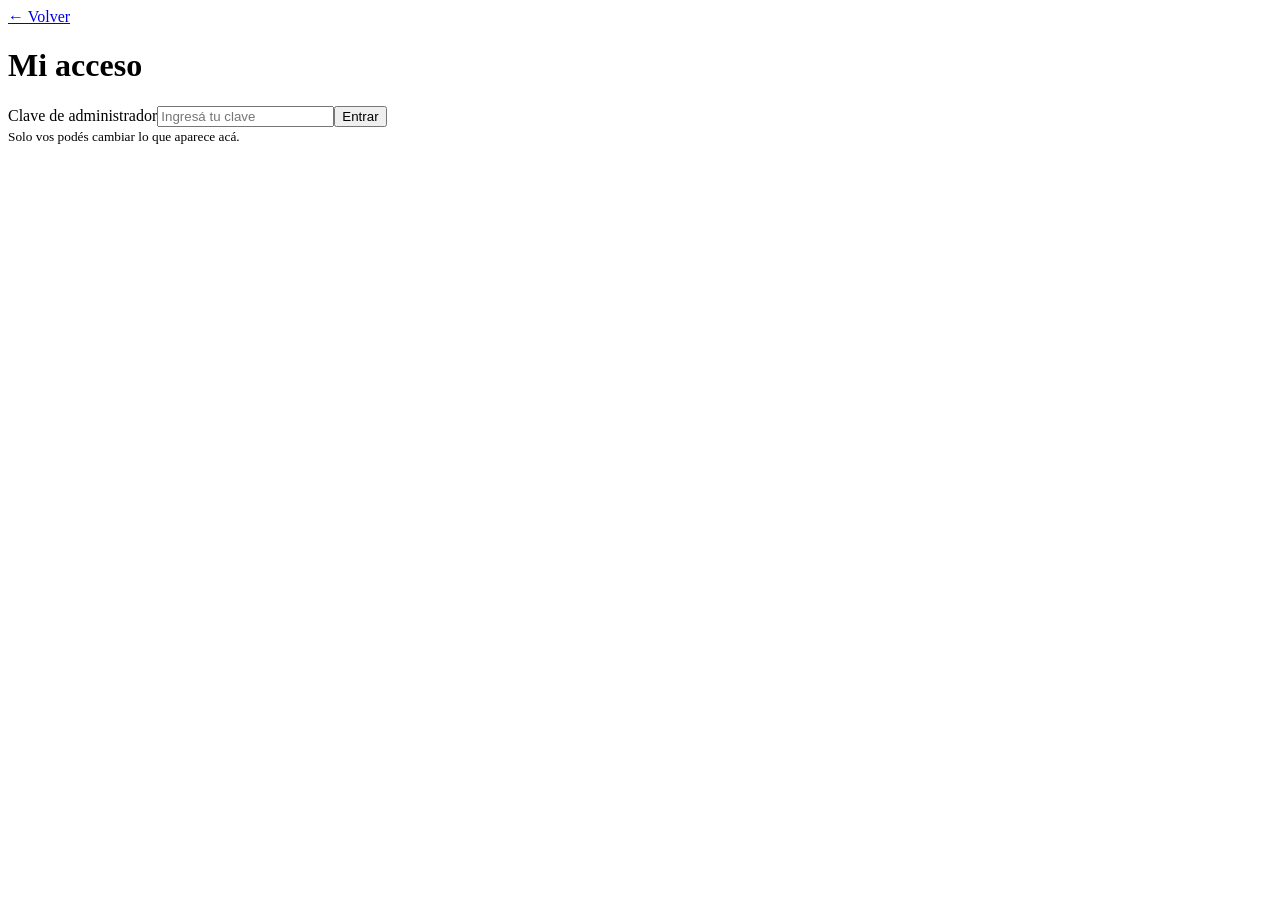
==== public/admin/index.html @ 1ff555fa "Add public/admin/index.html" ====
<!doctype html><html lang="es"><head><meta charset="utf-8"><meta name="viewport" content="width=device-width,initial-scale=1"><meta name="theme-color" content="#090b0f"><title>Mi acceso · Gustin sin A</title><link rel="stylesheet" href="../assets/site.css"></head><body class="login-page admin-shell"><main class="login-card" id="accessCard"><a class="back-link" href="../">← Volver</a><h1>Mi acceso</h1><form id="loginForm"><label for="password">Clave de administrador</label><input id="password" type="password" autocomplete="current-password" required placeholder="Ingresá tu clave"><p class="error" id="loginError" hidden></p><button class="primary-button" type="submit">Entrar</button></form><small>Solo vos podés cambiar lo que aparece acá.</small></main><iframe id="adminFrame" title="Editor de la página musical" src="../" hidden></iframe><script src="../assets/login.js" defer></script><script src="../assets/admin-shell.js" defer></script></body></html>
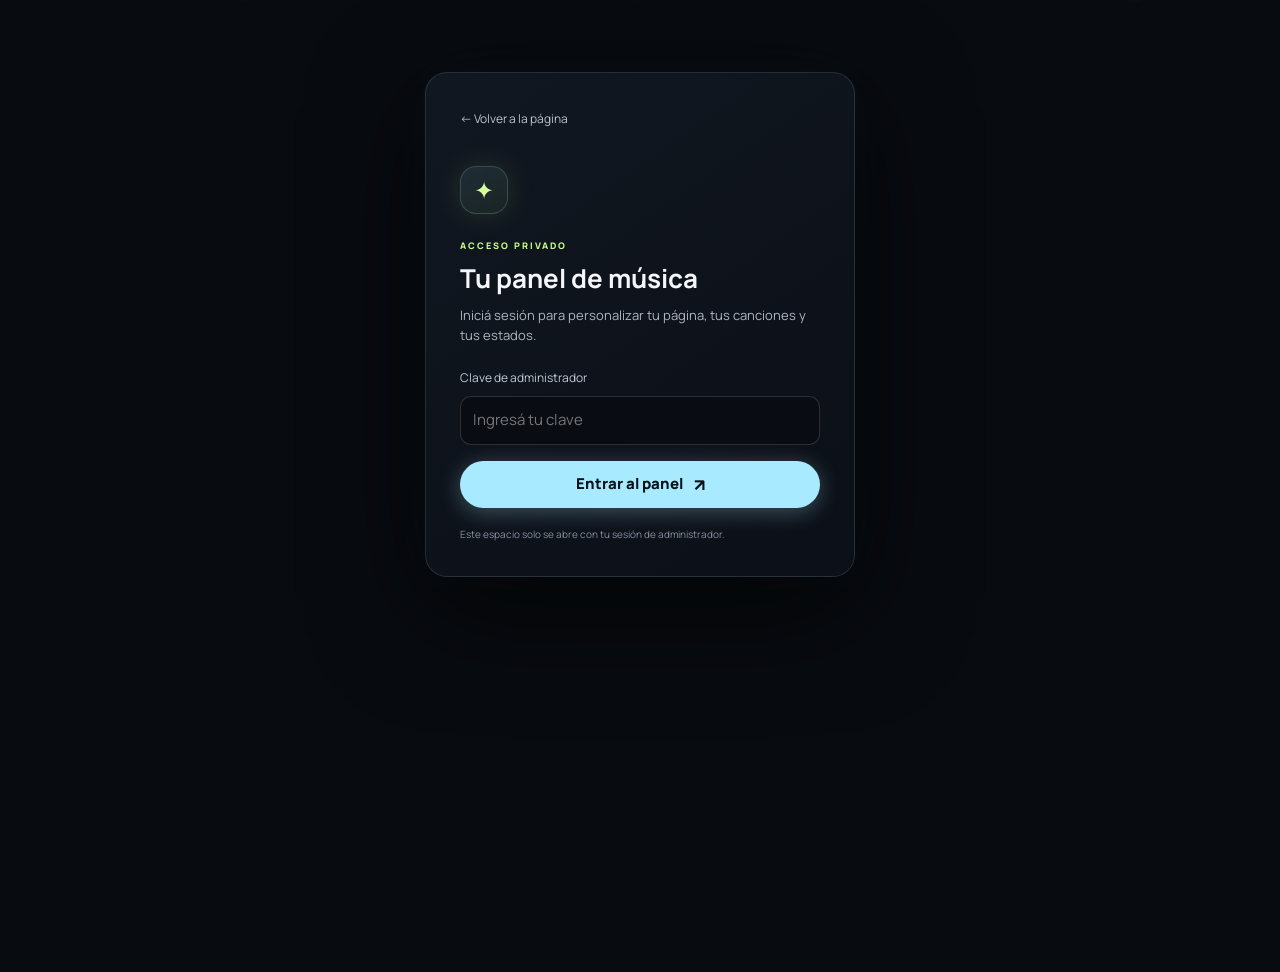
==== commit d7f2882a: "Add private page configuration dashboard" ====
--- a/public/admin/index.html
+++ b/public/admin/index.html
@@ -1,2 +1,57 @@
-<!doctype html><html lang="es"><head><meta charset="utf-8"><meta name="viewport" content="width=device-width,initial-scale=1"><meta name="theme-color" content="#090b0f"><title>Mi acceso · Gustin sin A</title><link rel="stylesheet" href="../assets/site.css"></head><body class="login-page admin-shell"><main class="login-card" id="accessCard"><a class="back-link" href="../">← Volver</a><h1>Mi acceso</h1><form id="loginForm"><label for="password">Clave de administrador</label><input id="password" type="password" autocomplete="current-password" required placeholder="Ingresá tu clave"><p class="error" id="loginError" hidden></p><button class="primary-button" type="submit">Entrar</button></form><small>Solo vos podés cambiar lo que aparece acá.</small></main><iframe id="adminFrame" title="Editor de la página musical" src="../" hidden></iframe><script src="../assets/login.js" defer></script><script src="../assets/admin-shell.js" defer></script></body></html>
-
+<!doctype html>
+<html lang="es">
+<head>
+  <meta charset="utf-8">
+  <meta name="viewport" content="width=device-width,initial-scale=1">
+  <meta name="theme-color" content="#090b0f">
+  <title>Mi panel · Gustin sin A</title>
+  <link rel="stylesheet" href="../assets/site.css">
+  <link rel="stylesheet" href="../assets/admin-panel.css">
+</head>
+<body class="admin-page">
+  <div class="admin-snow" id="adminSnow" aria-hidden="true"></div>
+  <main class="login-card admin-login" id="accessCard">
+    <a class="back-link" href="../">← Volver a la página</a>
+    <div class="admin-login-mark">✦</div>
+    <div class="eyebrow">ACCESO PRIVADO</div>
+    <h1>Tu panel de música</h1>
+    <p>Iniciá sesión para personalizar tu página, tus canciones y tus estados.</p>
+    <form id="loginForm">
+      <label for="password">Clave de administrador</label>
+      <input id="password" type="password" autocomplete="current-password" required placeholder="Ingresá tu clave">
+      <p class="error" id="loginError" hidden></p>
+      <button class="primary-button" type="submit">Entrar al panel <span>↗</span></button>
+    </form>
+    <small>Este espacio solo se abre con tu sesión de administrador.</small>
+  </main>
+
+  <section class="admin-dashboard" id="adminDashboard" hidden>
+    <header class="admin-topbar">
+      <a class="admin-brand" href="/" aria-label="Ir a tu página"><span>✦</span><div><b>Gustin sin A.</b><small>Panel de música</small></div></a>
+      <div class="admin-top-actions"><span class="admin-session"><i></i> Sesión privada</span><a href="/" target="_blank" rel="noreferrer" class="admin-visit">Ver mi página ↗</a><button class="admin-logout" id="logoutPanel">Salir</button></div>
+    </header>
+    <div class="admin-workspace">
+      <aside class="admin-sidebar">
+        <div class="admin-side-title">CONFIGURACIÓN</div>
+        <button class="admin-nav active" data-admin-tab="home"><span>⌂</span> Vista previa</button>
+        <div class="admin-side-title side-gap">TU PÁGINA</div>
+        <button class="admin-nav" data-admin-tab="profile"><span>◉</span> Perfil e imágenes</button>
+        <button class="admin-nav" data-admin-tab="style"><span>✧</span> Colores y animaciones</button>
+        <button class="admin-nav" data-admin-tab="background"><span>▧</span> Fondo y firma</button>
+        <button class="admin-nav" data-admin-tab="spotlight"><span>♫</span> Mi sección</button>
+        <button class="admin-nav" data-admin-tab="songs"><span>☷</span> Mis canciones</button>
+        <div class="admin-side-title side-gap">PARA COMPARTIR</div>
+        <button class="admin-nav admin-state-nav" data-admin-tab="status"><span>✦</span> Crear video para estado</button>
+        <div class="admin-side-bottom"><span class="admin-snow-dot">❄</span><span>Un espacio hecho a tu estilo.</span></div>
+      </aside>
+      <main class="admin-content">
+        <div class="admin-heading"><div><div class="eyebrow">TU ESPACIO</div><h1 id="panelHeading">Vista previa</h1><p id="panelDescription">Mirá cómo se ve tu página y elegí qué querés personalizar.</p></div><span class="admin-live-pill"><i></i> Página activa</span></div>
+        <div class="admin-preview-card"><div class="admin-preview-top"><div><b>Vista previa en vivo</b><span>Los cambios aparecen acá cuando los guardás.</span></div><span class="admin-spark">✦</span></div><iframe id="adminFrame" title="Vista previa y configuración de tu página" src="/?panelPreview=1"></iframe></div>
+        <p class="admin-footnote">Las opciones de edición y creación de videos aparecen dentro de tu sesión privada.</p>
+      </main>
+    </div>
+  </section>
+  <script src="../assets/login.js" defer></script>
+  <script src="../assets/admin-shell.js" defer></script>
+</body>
+</html>
--- a/public/assets/site.css
+++ b/public/assets/site.css
@@ -0,0 +1,21 @@
+@import url('https://fonts.googleapis.com/css2?family=DM+Sans:wght@400;500;600;700&family=Manrope:wght@400;500;600;700;800&display=swap');
+:root{--bg:#080a0e;--panel:#10141c;--line:#ffffff20;--text:#f5f6fa;--muted:#a0a5b2;--accent:#a8eaff;--second:#c2e9f7;--content:#eaf6ff;--name:#fff;--glow:1;--font:Manrope,'DM Sans',system-ui,sans-serif;color-scheme:dark}*{box-sizing:border-box}html{scroll-behavior:smooth}body{margin:0;min-height:100vh;background:var(--bg);color:var(--text);font:15px/1.5 var(--font);overflow-x:hidden}button,input,textarea,select{font:inherit}button{color:inherit;cursor:pointer}a{color:inherit}.ambient{position:fixed;inset:-20px;z-index:-2;background-position:center;background-size:cover;filter:blur(var(--bg-blur,9px));transform:scale(1.05);opacity:.52}.ambient:after{content:"";position:absolute;inset:0;background:rgba(4,6,9,var(--bg-darkness,.38));backdrop-filter:saturate(.7)}body.motion .ambient{animation:floatbg 32s ease-in-out infinite alternate}@keyframes floatbg{to{transform:scale(1.12) translate3d(2%,-1%,0)}}.page{width:min(940px,calc(100% - 28px));margin:0 auto;padding:18px 0 36px}.top-tools{position:relative;z-index:2;display:flex;justify-content:center;flex-wrap:wrap;gap:8px;margin:0 auto 18px;width:min(1000px,calc(100% - 24px))}.tool{background:#121923db;border:1px solid #ffffff20;border-radius:99px;padding:8px 14px;font-size:12px;font-weight:700;box-shadow:0 8px 20px #0003}.tool:hover,.outline-button:hover,.quiet-button:hover{border-color:#c8ff6890;background:#ffffff12}.tool.whatsapp{color:#b4ffd7;background:#052c1fba}.tool b{color:var(--accent);margin-left:5px}.tool.logout{color:#ffb1b1}.profile-head{text-align:center;position:relative;padding:14px 0 24px;min-height:430px;display:flex;align-items:center;flex-direction:column;z-index:1}.avatar-wrap{position:relative;padding:0;border:0;background:transparent;border-radius:100%;width:102px;height:102px;margin-bottom:19px}.avatar{width:100%;height:100%;object-fit:cover;border-radius:50%;border:1px solid #ffffff40;box-shadow:0 7px 32px #0009;position:relative;z-index:1}.badge{position:absolute;z-index:2;right:-7px;bottom:-1px;color:#d5ff8f;font-size:22px;filter:drop-shadow(0 0 8px currentColor)}.badge.saturn{animation:orbit 6s linear infinite}.badge.butterfly{animation:float 2s ease-in-out infinite alternate}.badge.bolt{color:#f9ed8e}@keyframes orbit{to{transform:rotate(360deg)}}@keyframes float{to{transform:translateY(-6px) rotate(8deg)}}.logo{display:none;position:absolute;top:11px;left:calc(50% - 190px);font-size:18px;color:var(--accent)}.profile-head h1{font-size:clamp(32px,5vw,44px);line-height:1.1;letter-spacing:-.05em;color:var(--name);margin:0;text-shadow:0 0 calc(18px * var(--glow)) color-mix(in srgb,var(--name) 60%,transparent);font-weight:800}.name-clean{text-shadow:none!important}.name-neon{filter:drop-shadow(0 0 6px color-mix(in srgb,var(--name) 60%,transparent))}.name-pulse{animation:pulsate 2.4s ease-in-out infinite alternate}@keyframes pulsate{to{filter:drop-shadow(0 0 16px color-mix(in srgb,var(--name) 70%,transparent))}}.name-gradient{background:linear-gradient(90deg,var(--name),var(--accent));-webkit-background-clip:text;background-clip:text;color:transparent!important}.word{font-size:20px;font-weight:700;color:var(--content);text-shadow:0 0 12px color-mix(in srgb,var(--content) 60%,transparent);margin-top:15px}.tiny-star{font-size:17px;color:var(--second);margin:8px 0 4px}.fact{margin-top:35px;max-width:510px}.eyebrow{font-size:9px;font-weight:800;letter-spacing:.22em;color:var(--content);text-transform:uppercase}.fact p{font-size:16px;font-weight:700;margin:9px 0 0;color:var(--content);text-shadow:0 0 11px color-mix(in srgb,var(--content) 48%,transparent)}.profile-note{margin:2px 0 0;color:#d4d9e2;font-size:14px}.social-row{display:flex;align-items:center;gap:20px;margin:21px 0 0}.instagram{display:flex;align-items:center;gap:9px;text-decoration:none;border:1px solid #ffffff28;border-radius:14px;background:#090c13aa;padding:8px 14px;color:var(--content);font-weight:800;font-size:13px;box-shadow:0 0 16px #0004}.link-copy{background:transparent;border:0;color:#ffffffa0;font-size:12px}.signature{position:absolute;right:6%;bottom:4px;color:#b8e7fa21;font:italic 42px Georgia,serif;transform:rotate(-12deg);pointer-events:none}.section-card,.spotlight{width:min(620px,100%);margin:0 auto 24px;border:1px solid #ffffff30;border-radius:22px;background:linear-gradient(140deg,#10151ddc,#10151dd4);box-shadow:0 20px 70px #0006;backdrop-filter:blur(14px)}.featured{padding:16px}.section-label{display:flex;justify-content:space-between;color:#cad0da;font-size:12px;font-weight:700;margin-bottom:11px}.pinned-label{color:#bfc7d4}.player-wrap{overflow:hidden;border-radius:14px;background:#030405}.video-frame{aspect-ratio:16/9;width:100%;display:grid;place-items:center;background:#08090c;position:relative}.video-frame iframe,.video-frame video{width:100%;height:100%;border:0;position:absolute;inset:0}.audio-cover{display:flex;align-items:center;justify-content:center;gap:16px;flex-direction:column;color:#fff}.audio-cover .disc{width:114px;height:114px;border-radius:50%;background:repeating-radial-gradient(circle,#151820 0 6px,#30343f 7px 8px);display:grid;place-items:center;border:5px solid #252833}.audio-cover button{border:0;background:var(--accent);color:#12161b;border-radius:99px;padding:9px 17px;font-weight:800}.player-meta{display:flex;align-items:center;justify-content:space-between;gap:15px;padding:14px 3px 3px}.player-meta h2{font-size:17px;line-height:1.25;margin:0 0 4px}.muted{color:var(--muted);font-size:12px}.cinema-button,.refresh-button{border:1px solid var(--line);background:#ffffff08;border-radius:99px;padding:7px 12px;color:#d7dce5;font-size:11px}.reactions{border-top:1px solid #ffffff18;margin-top:14px;padding-top:12px;display:flex;gap:7px;align-items:center}.reactions>span{color:var(--muted);font-size:11px;margin-right:auto}.reactions button{border:1px solid #ffffff18;background:#ffffff08;border-radius:10px;padding:5px 9px;font-size:12px}.reactions button.active{border-color:var(--accent);box-shadow:0 0 12px #97dfff40}.music-section,.wall-section{width:min(740px,100%);margin:38px auto}.section-heading{display:flex;justify-content:space-between;align-items:end;gap:15px;margin-bottom:15px}.section-heading h2{font-size:25px;margin:3px 0 0;letter-spacing:-.04em}.section-heading h2 small{color:var(--muted);font-size:12px;font-weight:500;letter-spacing:0}.list-tools{display:flex;gap:8px}.search{display:flex;align-items:center;gap:7px;border:1px solid #ffffff20;border-radius:99px;padding:6px 12px;background:#0b0e14ba;color:#b8c0ce}.search input{background:transparent;border:0;outline:none;color:var(--text);width:160px;font-size:12px}.search input::placeholder{color:#737b89}.add-button{width:34px;height:34px;border:1px solid #ffffff25;border-radius:50%;background:#141923;font-size:20px;line-height:1}.admin-hint,.artist-tools{font-size:11px;color:var(--muted);margin:-3px 0 10px}.artist-tools{display:flex;justify-content:space-between;align-items:center;margin:0 0 10px}.artist-tools button{border:0;color:var(--accent);background:transparent;font-size:11px}.artist-tools label{display:flex;gap:6px;align-items:center}.track-list{border:1px solid #ffffff1b;border-radius:17px;overflow:hidden;background:#0d1017c9;backdrop-filter:blur(10px)}.track-row{display:grid;grid-template-columns:25px 30px minmax(0,1fr) auto auto;gap:11px;align-items:center;padding:10px 13px;border-bottom:1px solid #ffffff0b;min-height:57px;transition:background .15s}.track-row:last-child{border:0}.track-row:hover{background:#ffffff0b}.track-row.active{background:#c8ff6814}.track-number{font-size:11px;color:#778092;text-align:right;font-variant-numeric:tabular-nums}.track-play{height:31px;width:31px;border:1px solid #ffffff22;background:#ffffff08;border-radius:9px;color:var(--accent);font-size:13px}.track-info{min-width:0}.track-title{overflow:hidden;text-overflow:ellipsis;white-space:nowrap;font-size:13px;font-weight:700}.track-artist{font-size:10px;color:#8e96a7}.track-actions{display:flex;gap:4px;align-items:center}.track-actions button{border:0;background:transparent;color:#9ca4b3;font-size:14px;padding:6px}.track-actions button:hover{color:var(--accent)}.track-tag{font-size:9px;color:#9ca6b7;border:1px solid #ffffff18;border-radius:99px;padding:3px 8px;white-space:nowrap}.track-row.draggable{cursor:grab}.empty-list{text-align:center;padding:28px;color:var(--muted);font-size:13px}.guest-section{margin-top:34px}.guest-section .section-heading{align-items:center}.guest-section h3{margin:3px 0 0;font-size:19px}.outline-button{background:#11161f;border:1px solid #ffffff26;border-radius:99px;padding:9px 13px;font-weight:700;font-size:11px}.guest-section>.muted{margin-top:-7px;margin-bottom:10px}.guest-list:empty{display:none}.wall-section{border-top:1px solid #ffffff12;padding-top:28px}.wall-section .section-heading{align-items:center}.wall-section h2{font-size:23px}.rating-summary{font-size:11px;color:#f2dc95;margin:-5px 0 13px}.comments{display:grid;gap:11px}.comment{background:#10141cdd;border:1px solid #ffffff1c;border-radius:15px;padding:15px 17px}.comment-head{display:flex;align-items:center;gap:9px;font-size:12px}.comment-avatar{width:27px;height:27px;border-radius:50%;background:linear-gradient(135deg,#87d6ff,#ca79c1);display:grid;place-items:center;font-weight:800}.comment-name{font-weight:800}.comment-date{color:#8790a0;margin-left:auto;font-size:10px}.stars{color:#ffd75e;letter-spacing:1px}.comment-text{font-size:13px;margin:10px 0 3px;color:#d9dce5;white-space:pre-wrap;overflow-wrap:anywhere}.reply{margin:10px 0 0 28px;padding:9px 12px;border-left:2px solid var(--accent);background:#ffffff08;border-radius:0 10px 10px 0;font-size:11px;color:#d4d9e2}.reply strong{color:var(--accent)}.comment-controls{display:flex;gap:8px;margin-top:7px}.comment-controls button{background:transparent;border:0;color:var(--muted);font-size:10px}.refresh-button{margin-top:14px}.footer{display:flex;justify-content:center;gap:15px;padding:20px 0 0;color:#858c9a;font-size:10px}.footer a{color:#aeb6c4;text-decoration:none}.spotlight{padding:19px 22px}.spotlight-top{display:flex;justify-content:space-between;align-items:center}.spotlight h2{font-size:19px;margin:5px 0 0}.mini-button{width:34px;height:34px;border-radius:50%;border:0;background:var(--accent);color:#141920}.spotlight p{margin:11px 0;color:#d5d9e1}.spotlight-track{font-size:11px;color:var(--accent)}.entry{position:fixed;z-index:20;inset:0;display:grid;place-items:center;background:radial-gradient(ellipse at center,#26314280,transparent 60%),#06080df2;backdrop-filter:blur(14px);padding:20px}.entry[hidden]{display:none}.entry-card{text-align:center;width:min(420px,100%);padding:28px;border:1px solid #ffffff23;border-radius:28px;background:#10141dcc;box-shadow:0 30px 100px #0009}.entry-disc{width:166px;height:166px;margin:0 auto 23px;border-radius:50%;position:relative;background:repeating-radial-gradient(circle,#161922 0 8px,#282c35 9px 10px);padding:10px}.entry-disc img{width:100%;height:100%;object-fit:cover;border-radius:50%;filter:saturate(.8);opacity:.8}.entry-disc span{position:absolute;inset:0;display:grid;place-items:center;font-size:38px;text-shadow:0 2px 15px #000}.entry-card h2{font-size:34px;margin:7px 0;letter-spacing:-.05em}.entry-card>p{color:#c4cad5;margin:0 0 20px}.entry-actions{display:grid;gap:9px}.primary-button{border:0;border-radius:99px;padding:11px 17px;color:#081018;background:var(--accent);font-weight:800;box-shadow:0 4px 22px color-mix(in srgb,var(--accent) 30%,transparent)}.quiet-button{background:transparent;border:1px solid #ffffff25;border-radius:99px;padding:10px 16px;font-size:12px}.modal,.cinema{border:1px solid #ffffff28;border-radius:22px;background:#0d1119f7;color:var(--text);padding:0;width:min(760px,calc(100% - 20px));max-height:90vh;box-shadow:0 30px 120px #000b;backdrop-filter:blur(20px)}.modal::backdrop,.cinema::backdrop{background:#000b;backdrop-filter:blur(7px)}.modal-shell{display:flex;flex-direction:column;max-height:90vh}.modal-head{display:flex;align-items:center;justify-content:space-between;padding:18px 22px;border-bottom:1px solid #ffffff16;position:sticky;top:0;background:#0f131cf5;z-index:2}.modal-head h2{margin:4px 0 0;font-size:21px}.close-button{height:34px;width:34px;border:1px solid #ffffff20;border-radius:50%;background:#ffffff08;font-size:22px;line-height:1}.modal-body{padding:20px 22px;overflow:auto}.modal-foot{display:flex;justify-content:flex-end;gap:9px;padding:14px 22px;border-top:1px solid #ffffff16}.settings-tabs{display:flex;gap:6px;overflow:auto;margin-bottom:20px;padding-bottom:3px}.settings-tabs button{white-space:nowrap;background:#ffffff08;border:1px solid #ffffff18;border-radius:99px;padding:8px 12px;font-size:11px}.settings-tabs button.active{color:#0c1217;background:var(--accent);border-color:var(--accent)}.settings-panel[hidden]{display:none}.settings-panel h3{font-size:14px;margin:20px 0 10px;color:var(--accent)}.settings-panel h3:first-child{margin-top:0}.field-grid{display:grid;grid-template-columns:1fr 1fr;gap:12px}.field{display:grid;gap:6px;margin-bottom:12px;min-width:0}.field>span,.settings-panel label>span,.field-label{font-size:11px;color:#aab2c1}.field input:not([type=color]):not([type=checkbox]):not([type=range]),.field textarea,.field select,.settings-panel input[type=text],.settings-panel input[type=url],.settings-panel input[type=password],.settings-panel textarea,.settings-panel select{width:100%;min-width:0;border:1px solid #ffffff21;border-radius:11px;background:#080b11;color:var(--text);padding:10px 12px;outline:none}.field textarea,.settings-panel textarea{min-height:72px;resize:vertical}.field input:focus,.field textarea:focus,.field select:focus,.settings-panel input:focus,.settings-panel textarea:focus{border-color:var(--accent)}.settings-panel input[type=color]{width:48px;height:35px;border:1px solid #ffffff25;border-radius:8px;background:#080b11;padding:3px}.settings-panel input[type=range]{width:100%;accent-color:var(--accent)}.settings-panel input[type=checkbox]{accent-color:var(--accent)}.checkline{display:flex;align-items:center;gap:9px;color:#c6cbd6;font-size:11px;margin:8px 0}.preset-row{display:flex;flex-wrap:wrap;gap:7px;margin:9px 0 17px}.preset-row button{border:1px solid #ffffff22;border-radius:99px;background:#ffffff09;padding:7px 12px;font-size:11px}.preset-row button:before{content:"";display:inline-block;width:8px;height:8px;border-radius:50%;background:var(--swatch);margin-right:6px}.upload-line{display:flex;gap:8px;align-items:center;flex-wrap:wrap}.upload-line button,.settings-panel button.secondary{border:1px solid #ffffff22;background:#ffffff08;border-radius:10px;padding:8px 11px;font-size:11px}.track-editor{display:grid;grid-template-columns:25px 1fr auto;gap:9px;align-items:center;border:1px solid #ffffff15;border-radius:12px;padding:9px;margin:7px 0}.track-editor strong{font-size:12px}.track-editor small{display:block;color:var(--muted);font-size:10px}.track-editor button{border:0;background:transparent;color:#d1a9aa}.admin-comment{border:1px solid #ffffff17;border-radius:13px;padding:12px;margin:9px 0}.admin-comment p{margin:7px 0;color:#c3c9d4;font-size:12px}.admin-comment button{background:transparent;border:0;color:var(--accent);font-size:10px}.notice{color:#aeb6c4;font-size:10px;line-height:1.4}.login-page{display:grid;place-items:center;padding:20px;background:radial-gradient(ellipse at 50% 20%,#24334a,#080a0f 58%)}.login-card{width:min(430px,100%);border:1px solid #ffffff21;background:#11151eea;padding:27px;border-radius:22px;box-shadow:0 25px 90px #0009}.back-link{display:inline-block;color:#bac2d0;text-decoration:none;font-size:12px;margin-bottom:30px}.login-card h1{font-size:26px;margin:7px 0}.login-card>p{color:#aeb5c3;font-size:13px;margin:0 0 23px}.login-card form{display:grid;gap:9px}.login-card label{font-size:12px;color:#c1c8d5}.login-card input{border:1px solid #ffffff24;border-radius:11px;padding:12px;background:#090c12;color:white;outline:none}.login-card form .primary-button{margin-top:7px}.login-card small{display:block;color:#87909e;font-size:10px;margin-top:19px}.error{color:#ffaaaa;font-size:12px;margin:0}.cinema{position:fixed;z-index:1000;width:min(1100px,calc(100% - 24px));height:min(86vh,720px);overflow:hidden;border:1px solid #ffffff30}.cinema .close-button{position:absolute;right:15px;top:14px;z-index:3}.cinema-player{position:absolute;inset:60px 5% 75px;background:#000;border-radius:15px;overflow:hidden}.cinema-player iframe,.cinema-player video{width:100%;height:100%;border:0}.cinema-caption{position:absolute;bottom:21px;left:5%;font-size:13px;color:#c6ccd6}.toast{position:fixed;z-index:200;bottom:24px;left:50%;transform:translate(-50%,12px);opacity:0;pointer-events:none;border:1px solid #ffffff24;background:#f1ffd8;color:#10160a;border-radius:99px;padding:10px 16px;font-size:12px;font-weight:800;transition:.2s;box-shadow:0 8px 35px #0008}.toast.show{opacity:1;transform:translate(-50%,0)}[hidden]{display:none!important}
+@media(max-width:650px){.page{width:calc(100% - 18px);padding-top:12px}.top-tools{gap:5px}.tool{font-size:10px;padding:7px 9px}.profile-head{min-height:402px;padding-top:17px}.avatar-wrap{width:88px;height:88px}.fact{margin-top:28px}.signature{font-size:30px;right:0}.section-card{border-radius:17px;padding:12px}.music-section,.wall-section{margin:32px auto}.track-row{grid-template-columns:20px 28px minmax(0,1fr) auto;gap:8px;padding:9px 8px}.track-tag{display:none}.track-actions button{padding:5px 4px}.track-title{font-size:12px}.field-grid{grid-template-columns:1fr}.modal-body{padding:17px}.modal-head,.modal-foot{padding:14px 17px}.section-heading{align-items:center}.section-heading h2{font-size:21px}.search input{width:112px}.player-meta h2{font-size:15px}.cinema-player{inset:70px 3% 90px}.footer{flex-wrap:wrap}.logo{left:16px}}
+
+.avatar-halo{box-shadow:0 0 0 2px var(--accent),0 0 23px var(--accent)}.avatar-pulse{animation:avatarPulse 2.5s ease-in-out infinite alternate}@keyframes avatarPulse{to{box-shadow:0 0 0 3px var(--accent),0 0 35px var(--accent)}}.avatar-animated{border:2px solid transparent;background:linear-gradient(#111,#111) padding-box,conic-gradient(var(--accent),var(--second),#ff91d5,var(--accent)) border-box;animation:orbit 6s linear infinite}.avatar-iridescent{box-shadow:0 0 0 2px #e6b8ff,0 0 23px #90dfff}
+
+.logo img{width:27px;height:27px;object-fit:contain}.signature{font-size:40px;letter-spacing:1px}.name-gradient2{background:linear-gradient(90deg,var(--name),var(--accent),#ff8cc9,var(--name));background-size:250% auto;-webkit-background-clip:text;background-clip:text;color:transparent!important;animation:flow 4s linear infinite}@keyframes flow{to{background-position:250% center}}.signature[hidden]{display:none!important}
+
+.admin-shell{padding:0}.admin-shell .login-card{margin:20px}.admin-shell #adminFrame{position:fixed;inset:0;width:100%;height:100%;border:0;background:var(--bg)}.admin-shell #adminFrame[hidden]{display:none!important}
+
+/* Gustin snow + lyric status creator */
+.snow-layer{position:fixed;inset:0;overflow:hidden;pointer-events:none;z-index:2;contain:strict}.site-flake{position:absolute;top:-30px;color:#eafaff;text-shadow:0 0 8px #bcecff;animation:siteSnowfall linear infinite;will-change:transform}@keyframes siteSnowfall{to{transform:translate3d(var(--sway),110vh,0) rotate(440deg)}}
+.page,.top-tools{position:relative;z-index:3}.ambient{pointer-events:none}.player-actions{display:flex;align-items:center;gap:9px}.status-open{display:inline-flex;align-items:center;gap:7px;background:linear-gradient(120deg,#b9ff7030,#a9e9ff18);border:1px solid #baff8a78;border-radius:999px;padding:9px 13px;color:#eaffcf;font-size:12px;font-weight:750;box-shadow:0 0 24px #b8ff6a20;transition:transform .2s ease,box-shadow .2s ease}.status-open:hover{transform:translateY(-2px);box-shadow:0 0 30px #b8ff6a42}
+.status-dialog{width:min(1040px,calc(100vw - 24px));max-width:none;max-height:94dvh;margin:auto;border:1px solid #eaf6ff28;border-radius:22px;padding:0;background:#0c1118;color:#f5f8fb;box-shadow:0 28px 100px #000b;overflow:hidden}.status-dialog::backdrop{background:#03070bc9;backdrop-filter:blur(8px)}.status-shell{display:flex;flex-direction:column;max-height:94dvh}.status-dialog .modal-head{flex:none;border-bottom:1px solid #ffffff15}.status-dialog .modal-head h2{margin:2px 0 0;font-size:22px}.status-layout{display:grid;grid-template-columns:minmax(0,1fr) 300px;gap:22px;padding:18px 20px;overflow:auto}.status-controls{display:grid;align-content:start;gap:13px}.status-controls>label{display:grid;gap:7px;font-size:12px;font-weight:700;color:#eaf3fb}.status-controls small{display:block;margin-top:4px;color:#9cabb7;font-weight:450;line-height:1.4}.status-controls input:not([type=file]):not([type=checkbox]),.status-controls textarea,.status-controls select{width:100%;min-height:40px;background:#111923;border:1px solid #ffffff24;border-radius:10px;padding:10px 12px;color:#f6f9fb;outline:none}.status-controls textarea{resize:vertical;min-height:120px;line-height:1.55}.status-controls :is(input,textarea,select):focus{border-color:#baff81;box-shadow:0 0 0 3px #baff811b}.status-control-grid{display:grid;grid-template-columns:1fr 1fr;gap:10px}.status-control-grid label{display:grid;gap:7px;font-size:11px;color:#cdd8df}.file-pick{padding:10px 12px;border:1px solid #ffffff1e;background:#101720;border-radius:11px}.status-controls input[type=file]{max-width:100%;font-size:11px;color:#aeb9c2}.check-line{display:flex!important;align-items:center;gap:9px!important;color:#dfeaf2!important}.check-line input{accent-color:#baff70;width:16px;height:16px}
+.status-preview-column{display:flex;align-items:center;flex-direction:column;gap:10px}.status-preview-frame{width:min(100%,250px);padding:6px;border:1px solid #ffffff25;border-radius:18px;background:#05080c;box-shadow:0 18px 48px #0008;overflow:hidden}.status-preview-frame canvas{display:block;width:100%;height:auto;aspect-ratio:9/16;object-fit:contain;border-radius:12px;background:#101b25}.status-preview-column p{text-align:center;font-size:11px;line-height:1.45;margin:0}.status-footer{display:flex;align-items:center;justify-content:space-between;gap:14px;padding:14px 18px;border-top:1px solid #ffffff17;background:#0b1016}.status-footer>div{display:flex;gap:8px;flex-shrink:0}.status-message{margin:0;color:#b9c7d2;font-size:12px;line-height:1.45}.status-footer button:disabled{opacity:.45;cursor:not-allowed}.status-footer .primary-button{background:#baff70;color:#0c1308;border:0;border-radius:10px;padding:10px 15px;font-weight:800}.status-footer .outline-button{border:1px solid #ffffff32;border-radius:10px;padding:9px 14px;background:#ffffff08;color:#f1f7fb}
+@media(max-width:700px){.player-actions{gap:6px}.status-open{padding:8px 10px;font-size:11px}.status-open span{max-width:110px}.status-dialog{width:calc(100vw - 12px);max-height:96dvh;border-radius:17px}.status-shell{max-height:96dvh}.status-layout{grid-template-columns:1fr;gap:14px;padding:13px}.status-preview-column{grid-row:1}.status-preview-frame{width:min(48vw,195px)}.status-controls{grid-template-columns:1fr 1fr;gap:10px}.status-controls>label:nth-child(3),.status-control-grid,.file-pick,.check-line{grid-column:1/-1}.status-controls textarea{min-height:92px}.status-footer{align-items:flex-start;flex-direction:column}.status-footer>div{width:100%}.status-footer button{flex:1}.player-meta{align-items:flex-start}}
+@media(prefers-reduced-motion:reduce){.site-flake{display:none!important}.status-open{transition:none}}
+
+/* Private admin preview and per-song artist images */
+body.panel-preview #adminTools{display:none!important}.track-row{grid-template-columns:25px 42px 30px minmax(0,1fr) auto auto}.track-art{position:relative;display:grid;place-items:center;width:40px;height:40px;overflow:hidden;border-radius:50%;border:1px solid #ffffff26;background:radial-gradient(circle at 25% 20%,color-mix(in srgb,var(--accent) 45%,#141821),#17131d 76%);box-shadow:0 0 16px color-mix(in srgb,var(--accent) 16%,transparent);flex:none}.track-art-fallback{font-size:13px;font-weight:800;color:#f1f5fa;text-shadow:0 0 10px var(--accent)}.track-art img{position:absolute;inset:0;width:100%;height:100%;object-fit:cover;border-radius:50%;z-index:1}.track-row.active .track-art{box-shadow:0 0 0 2px var(--accent),0 0 20px color-mix(in srgb,var(--accent) 38%,transparent)}.track-editor .track-art{width:34px;height:34px}.settings-panel .track-editor{grid-template-columns:36px 1fr auto}
+@media(max-width:650px){.track-row{grid-template-columns:20px 36px 28px minmax(0,1fr) auto}.track-art{width:34px;height:34px}.track-editor .track-art{width:32px;height:32px}}
--- a/public/assets/admin-panel.css
+++ b/public/assets/admin-panel.css
@@ -0,0 +1,9 @@
+.admin-page{min-height:100vh;background:#080b10;color:#f4f6fb;font-family:Manrope,'DM Sans',system-ui,sans-serif;overflow-x:hidden}.admin-page [hidden]{display:none!important}.admin-snow{position:fixed;inset:0;pointer-events:none;overflow:hidden;z-index:0}.admin-flake{position:absolute;top:-25px;color:#e8f7ff99;text-shadow:0 0 12px #b5e5ff;animation:adminSnowfall linear infinite}.admin-flake:nth-child(3n){color:#d8ffc470}.admin-flake:nth-child(5n){font-size:8px}@keyframes adminSnowfall{to{transform:translate3d(var(--drift),110vh,0) rotate(420deg)}}
+.admin-login{position:relative;z-index:1;margin:8vh auto 24px!important;padding:34px!important;border:1px solid #d2eaff20!important;background:linear-gradient(145deg,#121922ef,#0c1018f4)!important;box-shadow:0 30px 110px #000b,0 0 55px #9de6ff0a!important;animation:adminCardIn .65s cubic-bezier(.18,.7,.2,1) both}.admin-login .back-link{margin-bottom:38px}.admin-login-mark{display:grid;place-items:center;width:48px;height:48px;border:1px solid #d9efff2b;border-radius:16px;background:linear-gradient(145deg,#9ee8ff1c,#bdff7910);color:#d7ff9a;font-size:24px;box-shadow:0 0 30px #baff7020;animation:adminMarkGlow 3s ease-in-out infinite alternate}.admin-login .eyebrow{margin-top:25px;color:#caff8a}.admin-login h1{margin-top:6px}.admin-login>p{line-height:1.6}.admin-login form{margin-top:20px}.admin-login form .primary-button{width:100%;display:flex;justify-content:center;align-items:center;gap:11px;transition:transform .2s,box-shadow .2s}.admin-login form .primary-button:hover{transform:translateY(-2px);box-shadow:0 6px 30px #baff7040}.admin-login form .primary-button span{font-size:17px}.admin-login small{line-height:1.5}
+.admin-dashboard{position:relative;z-index:1;min-height:100vh;animation:adminCardIn .45s ease both}.admin-topbar{height:70px;display:flex;align-items:center;justify-content:space-between;padding:0 30px;border-bottom:1px solid #ffffff13;background:#0b0e14e8;backdrop-filter:blur(20px);position:sticky;top:0;z-index:4}.admin-brand{display:flex;gap:12px;align-items:center;color:inherit;text-decoration:none}.admin-brand>span{display:grid;place-items:center;width:38px;height:38px;border-radius:13px;background:linear-gradient(145deg,#c8ff7225,#97dfff18);border:1px solid #caff8a32;color:#d9ff9e;font-size:21px}.admin-brand b,.admin-brand small{display:block}.admin-brand b{font-size:14px}.admin-brand small{color:#929baa;font-size:10px;margin-top:2px}.admin-top-actions{display:flex;align-items:center;gap:13px}.admin-session{font-size:10px;color:#bac4cf;display:flex;align-items:center;gap:7px}.admin-session i,.admin-live-pill i{width:7px;height:7px;border-radius:50%;background:#a9ff72;box-shadow:0 0 12px #a9ff72;display:inline-block}.admin-visit,.admin-logout{font-size:11px;text-decoration:none;border:1px solid #ffffff20;background:#ffffff08;border-radius:10px;padding:8px 12px;color:#dce2eb}.admin-logout{color:#ffbcbc}
+.admin-workspace{display:grid;grid-template-columns:244px minmax(0,1fr);min-height:calc(100vh - 70px)}.admin-sidebar{position:sticky;top:70px;align-self:start;height:calc(100vh - 70px);padding:25px 15px 15px;border-right:1px solid #ffffff13;background:#0a0d13d9;backdrop-filter:blur(15px);display:flex;flex-direction:column}.admin-side-title{padding:0 13px 10px;color:#778294;font-size:9px;font-weight:800;letter-spacing:.15em}.side-gap{margin-top:21px}.admin-nav{display:flex;align-items:center;gap:11px;width:100%;padding:11px 13px;border:1px solid transparent;border-radius:11px;text-align:left;background:transparent;color:#aeb7c5;font-size:12px;transition:color .2s,background .2s,border .2s,transform .2s}.admin-nav>span{width:18px;text-align:center;color:#94a2b4;font-size:16px}.admin-nav:hover{color:#fff;background:#ffffff09;transform:translateX(2px)}.admin-nav.active{color:#eaffd7;border-color:#caff8a28;background:linear-gradient(90deg,#baff7014,#9deaff08);box-shadow:inset 2px 0 #c7ff7b}.admin-nav.active>span,.admin-state-nav>span{color:#caff83}.admin-side-bottom{margin-top:auto;padding:15px 12px 2px;border-top:1px solid #ffffff12;color:#778294;font-size:10px;display:flex;align-items:center;gap:9px}.admin-snow-dot{color:#d9f2ff;font-size:16px;animation:adminMarkGlow 2s ease-in-out infinite alternate}
+.admin-content{min-width:0;padding:34px clamp(18px,4vw,60px) 30px;max-width:1500px;width:100%;margin:0 auto}.admin-heading{display:flex;justify-content:space-between;align-items:center;gap:18px;margin-bottom:22px}.admin-heading .eyebrow{color:#caff8a}.admin-heading h1{font-size:clamp(24px,3vw,34px);letter-spacing:-.04em;margin:6px 0 4px}.admin-heading p{margin:0;color:#99a3b1;font-size:12px}.admin-live-pill{display:flex;align-items:center;gap:8px;border:1px solid #baff7025;background:#baff700c;color:#d9fabb;border-radius:99px;padding:7px 11px;font-size:10px;white-space:nowrap}.admin-preview-card{overflow:hidden;border:1px solid #ffffff1a;border-radius:19px;background:#10141c;box-shadow:0 25px 90px #0006;animation:adminCardIn .7s .05s ease both}.admin-preview-top{height:61px;padding:0 19px;display:flex;align-items:center;justify-content:space-between;border-bottom:1px solid #ffffff13;background:linear-gradient(100deg,#151a23,#111720)}.admin-preview-top b,.admin-preview-top span{display:block}.admin-preview-top b{font-size:12px}.admin-preview-top span{margin-top:3px;color:#838e9e;font-size:10px}.admin-spark{color:#d4ff8e!important;font-size:19px!important;animation:adminMarkGlow 2s ease-in-out infinite alternate}.admin-preview-card iframe{display:block;width:100%;height:min(76vh,850px);min-height:600px;border:0;background:#080a0f}.admin-footnote{margin:13px 3px;color:#7d8796;font-size:10px}.admin-page .admin-snow{opacity:.62}
+@keyframes adminCardIn{from{opacity:0;transform:translateY(11px)}to{opacity:1;transform:translateY(0)}}@keyframes adminMarkGlow{to{filter:drop-shadow(0 0 8px #caff8a);transform:rotate(12deg)}}
+@media(max-width:800px){.admin-workspace{grid-template-columns:1fr}.admin-sidebar{position:relative;top:auto;height:auto;padding:11px 14px;display:flex;flex-direction:row;gap:5px;overflow-x:auto;border-right:0;border-bottom:1px solid #ffffff13}.admin-side-title,.admin-side-bottom{display:none}.admin-nav{width:auto;flex:none;padding:9px 11px;font-size:10px}.admin-nav>span{width:auto}.side-gap{margin-top:0}.admin-content{padding:21px 12px}.admin-preview-card iframe{min-height:540px;height:70vh}.admin-topbar{padding:0 14px;height:62px}.admin-session{display:none}.admin-heading{align-items:flex-start}.admin-login{margin-top:5vh!important;padding:27px!important}}
+@media(max-width:440px){.admin-brand small{display:none}.admin-visit,.admin-logout{padding:7px 9px;font-size:10px}.admin-nav{padding:8px 10px}.admin-nav>span{display:none}.admin-heading{display:block}.admin-live-pill{display:inline-flex;margin-top:12px}.admin-preview-card iframe{min-height:500px}.admin-preview-top{padding:0 13px}}
+@media(prefers-reduced-motion:reduce){.admin-flake{display:none}.admin-login,.admin-dashboard,.admin-preview-card{animation:none}.admin-nav,.admin-login form .primary-button{transition:none}}
